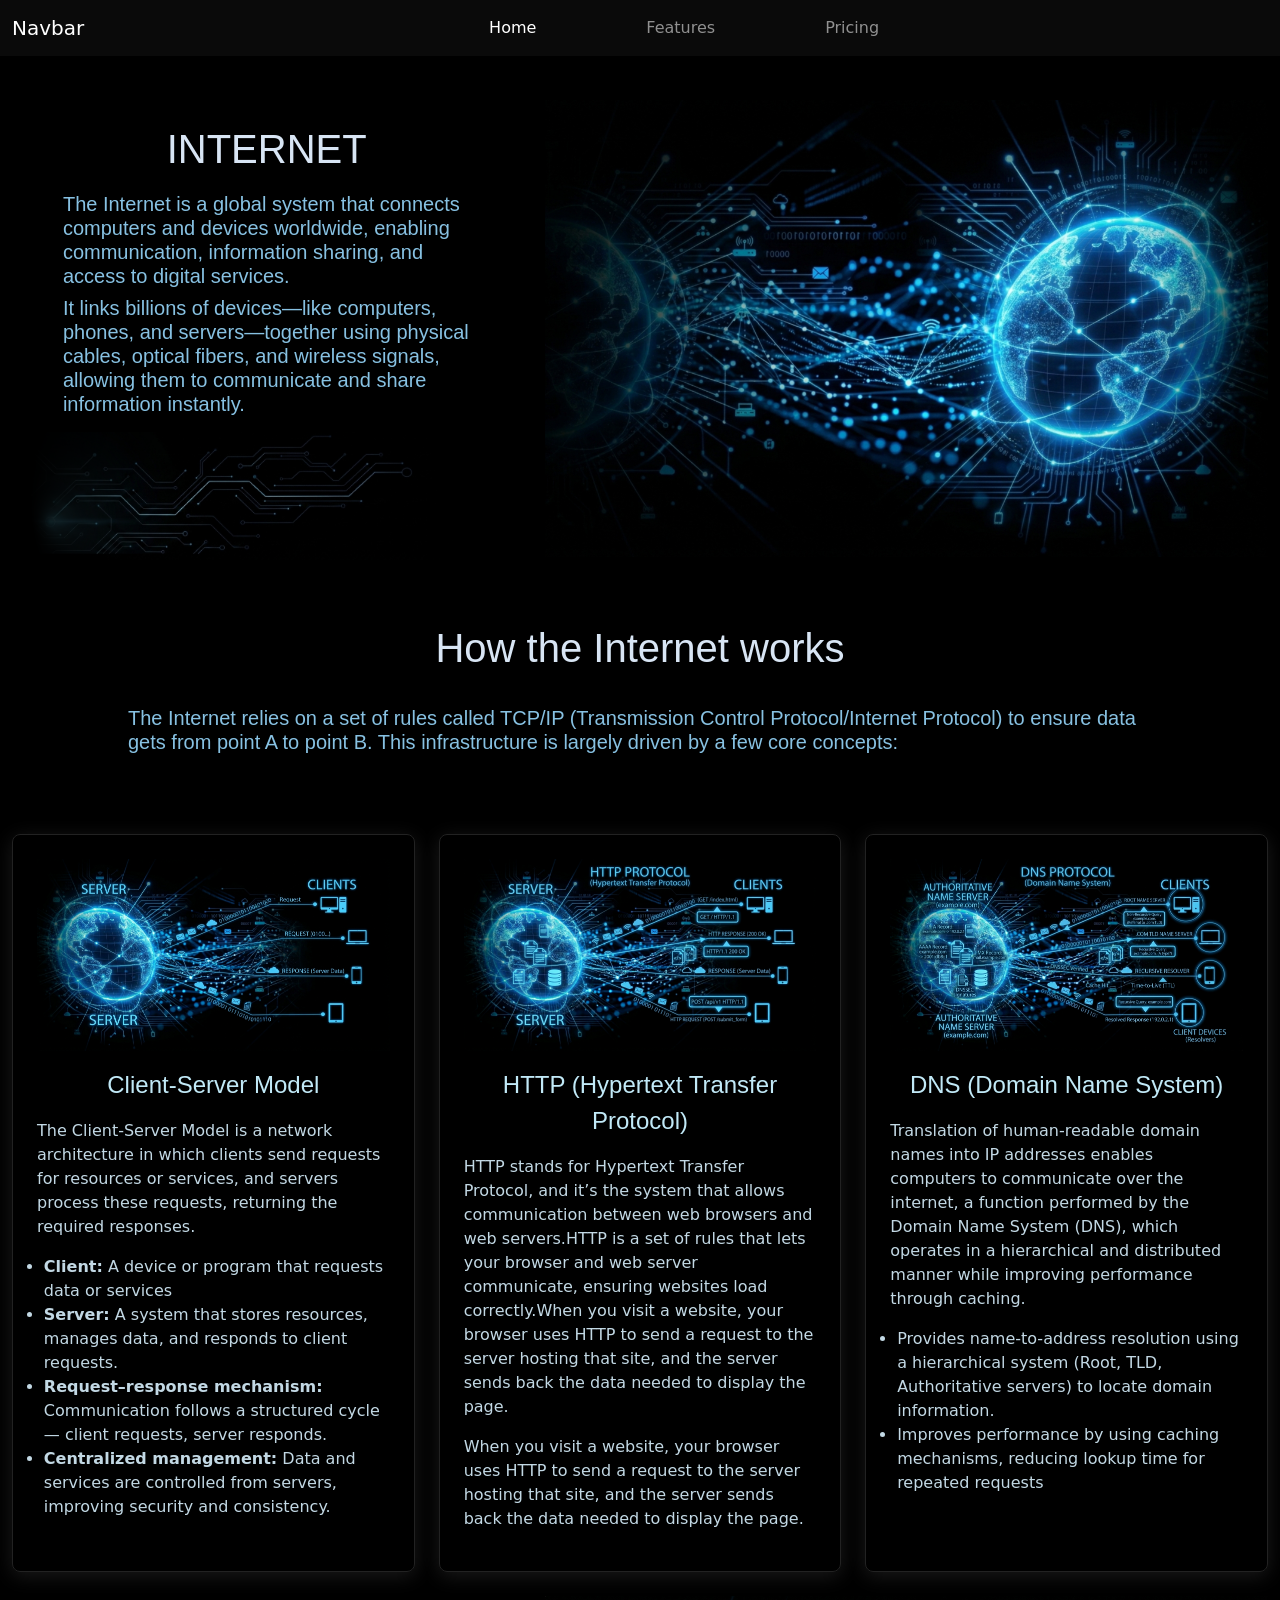
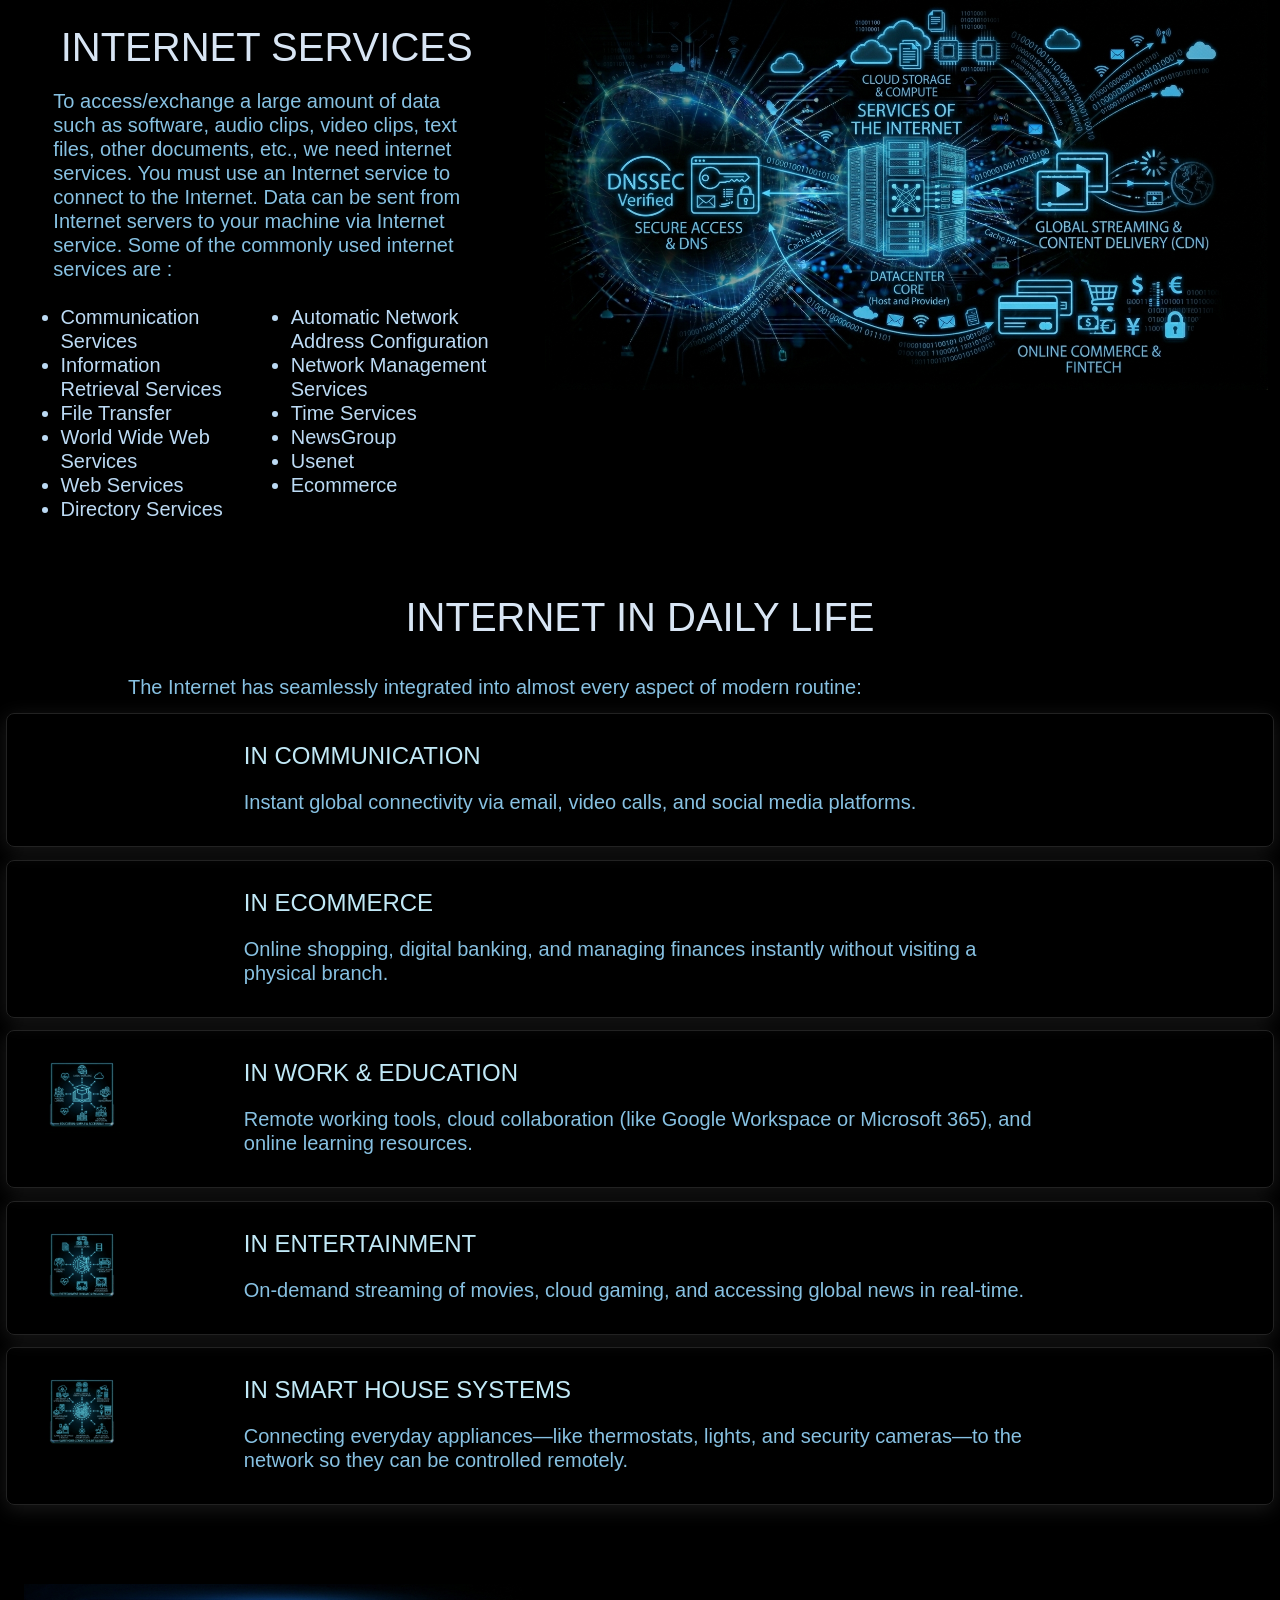
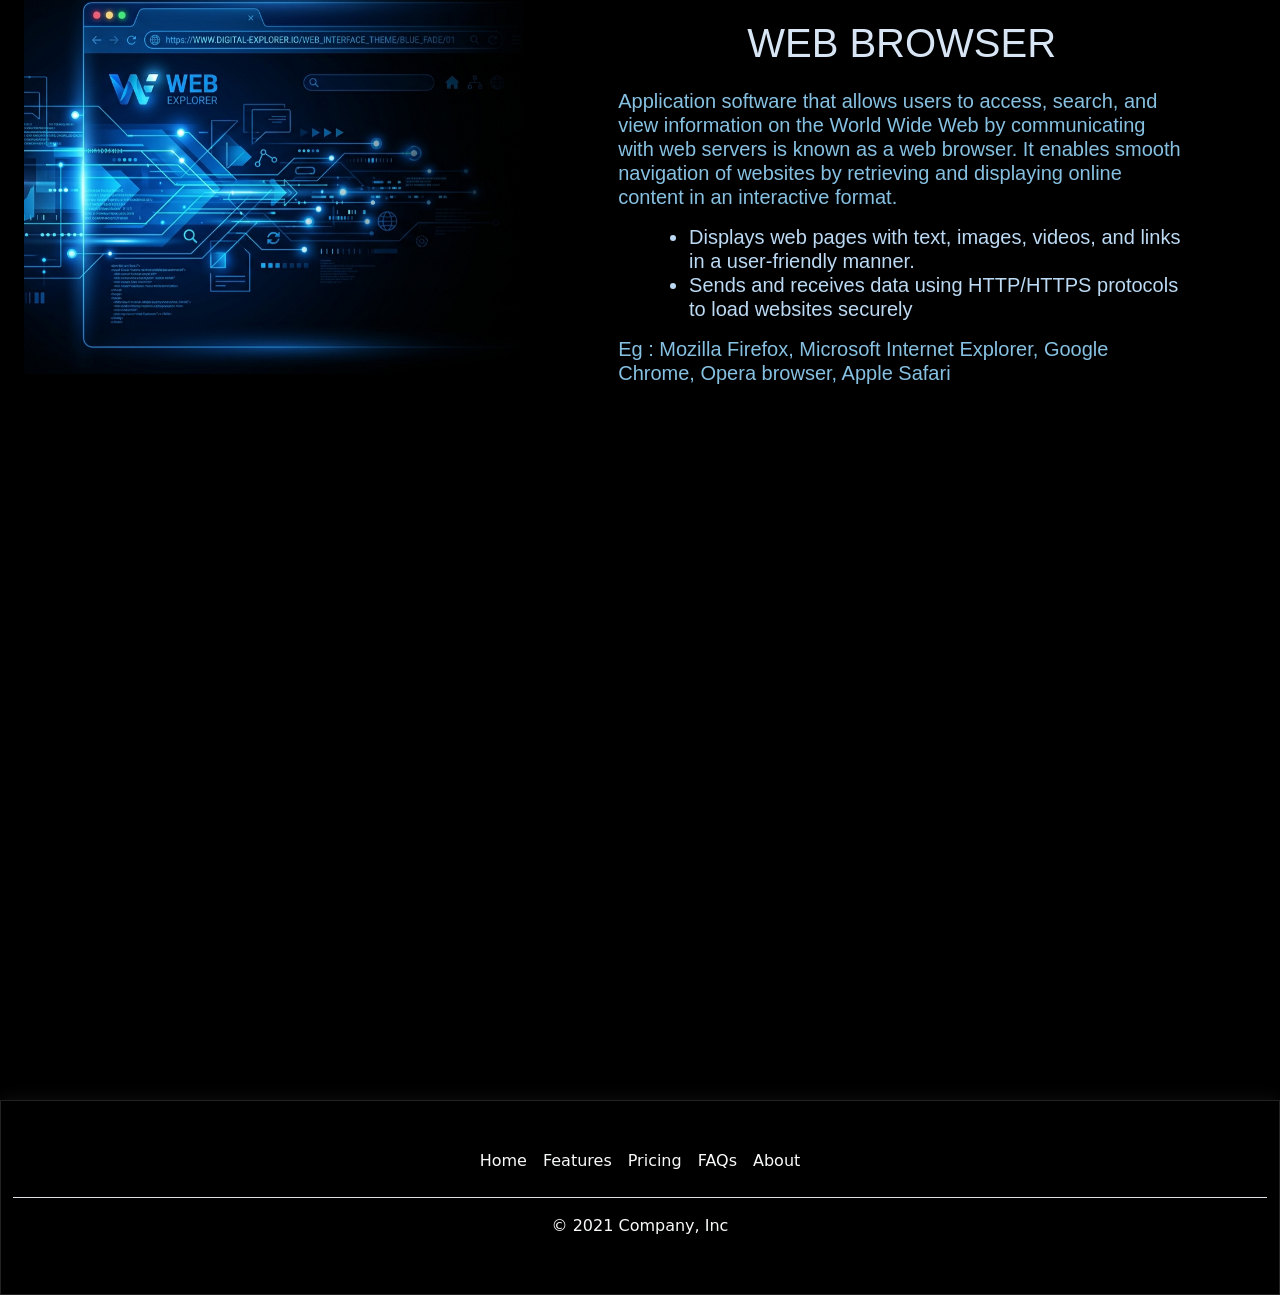
==== index.html @ f3076ace "first commit" ====
<!DOCTYPE html>
<html lang="en">
<head>
    <meta charset="UTF-8">
    <meta name="viewport" content="width=device-width, initial-scale=1.0">
    <title>internet</title>
    <link href="https://cdn.jsdelivr.net/npm/bootstrap@5.3.8/dist/css/bootstrap.min.css" rel="stylesheet" integrity="sha384-sRIl4kxILFvY47J16cr9ZwB07vP4J8+LH7qKQnuqkuIAvNWLzeN8tE5YBujZqJLB" crossorigin="anonymous">
    <link href="https://unpkg.com/aos@2.3.1/dist/aos.css" rel="stylesheet">
    <link rel="stylesheet" href="/css/style.css">
</head>
<body>
    <nav class="navbar navbar-expand-lg navbar-dark my-custom-nav fixed-top">
    <div class="container-fluid">
        <a class="navbar-brand" href="#">Navbar</a>
        <button class="navbar-toggler" type="button" data-bs-toggle="collapse" data-bs-target="#navbarNav" aria-controls="navbarNav" aria-expanded="false" aria-label="Toggle navigation">
        <span class="navbar-toggler-icon"></span>
        </button>
        <div class="collapse navbar-collapse" id="navbarNav">
        <ul class="navbar-nav justify-content-around mx-auto nav-links-spaced">
            <li class="nav-item">
            <a class="nav-link active" aria-current="page" href="#">Home</a>
            </li>
            <li class="nav-item">
            <a class="nav-link" href="#">Features</a>
            </li>
            <li class="nav-item">
            <a class="nav-link" href="#">Pricing</a>
            </li>
        </ul>
        </div>
    </div>
    </nav>

<div class="container-fluid">
  <div class="row">
    <div class="col col-lg-5">
        <div data-aos="zoom-in">
        <p class="h1 text-head-style">INTERNET</p>
        <p class="h5 text-details-style">
            The Internet is a global system that connects computers and devices worldwide, enabling communication, information sharing, and access to digital services.
        </p>
        <p class="h5 text-details-style">
            It links billions of devices—like computers, phones, and servers—together using physical cables, optical fibers, and wireless signals, allowing them to communicate and share information instantly.
        </p>
        <p></p>
        <p></p>
        <p></p>
        <img src="/assets/hi.png" class="img-fluid blend-to-background" alt="Responsive image">
        </div>
    </div>
    <div class="col col-lg-7">
      <div data-aos="zoom-in">
        <img src="/assets/img1.png" class="img-fluid " alt="Responsive image">
      </div>
    </div>
  </div>
</div>   

<p class="h1 text-head-style">How the Internet works</p>
<p class="h5 text-details-style">
  The Internet relies on a set of rules called TCP/IP (Transmission Control Protocol/Internet Protocol) to ensure data gets from point A to point B. This infrastructure is largely driven by a few core concepts:
</p>
<br>
<br>

<div class="container-fluid">
  <div class="row">
    <div class="col col-lg-4 g-4 " data-aos="zoom-in">
      <div class="glow-card-col p-4 rounded-3 h-100">
        <div class="row"> 
        <img src="/assets/server-client.png" class="img-fluid" alt="Responsive image">
        <p></p>
        </div>
        <div class="row">
          <p class="incard-head-style">Client-Server Model</p>
          <p class="incard-text-style">
            The Client-Server Model is a network architecture in which clients send requests for resources or services, and servers process these requests, returning the required responses.
          </p>
            <ul style="padding-left: 5%;" class="incard-text-style">
              <li>
                <b>Client:</b> A device or program that requests data or services
              </li>
              <li>
                <b>Server:</b> A system that stores resources, manages data, and responds to client requests.
              </li>
              <li>
                <b>Request–response mechanism:</b> Communication follows a structured cycle — client requests, server responds.
              </li>
              <li>
                <b>Centralized management:</b> Data and services are controlled from servers, improving security and consistency.
              </li>
            </ul>
        </div>
      </div>
      
    </div>
    <div class="col col-lg-4 g-4 " data-aos="zoom-in">
      <div class="glow-card-col p-4 rounded-3 h-100">
        <div class="row"> 
        <img src="/assets/http.png" class="img-fluid" alt="Responsive image">
        <p></p>
        </div>
        <div class="row">
          <p class="incard-head-style">HTTP (Hypertext Transfer Protocol)</p>
          <p class="incard-text-style">
            HTTP stands for Hypertext Transfer Protocol, and it’s the system that allows communication between web browsers and web servers.HTTP is a set of rules that lets your browser and web server communicate, ensuring websites load correctly.When you visit a website, your browser uses HTTP to send a request to the server hosting that site, and the server sends back the data needed to display the page.
          </p>
          <p class="incard-text-style">
              When you visit a website, your browser uses HTTP to send a request to the server hosting that site, and the server sends back the data needed to display the page.
          </p>
        </div>
      </div>
    </div>  
    <div class="col col-lg-4 g-4 " data-aos="zoom-in">
      <div class="glow-card-col p-4 rounded-3 h-100">
        <div class="row"> 
        <img src="/assets/dns.png" class="img-fluid" alt="Responsive image">
        <p></p>
        </div>
        <div class="row">
          <p class="incard-head-style">DNS (Domain Name System)</p>
          <p class="incard-text-style">
           Translation of human-readable domain names into IP addresses enables computers to communicate over the internet, a function performed by the Domain Name System (DNS), which operates in a hierarchical and distributed manner while improving performance through caching.
          </p>
            <ul style="padding-left: 5%;" class="incard-text-style">
              <li>
                Provides name-to-address resolution using a hierarchical system (Root, TLD, Authoritative servers) to locate domain information.
              </li>
              <li>
                Improves performance by using caching mechanisms, reducing lookup time for repeated requests
              </li>
            </ul>
        </div>
      </div>
    </div>  
  </div>
</div>  

<br>

<div class="container-fluid">
  <div class="row">
    <div class="col col-lg-5">
        <div data-aos="zoom-in">
          <div class="row">
            <p class="h1 text-head-style">INTERNET SERVICES</p>
            <p class="h5 text-details-style">
                To access/exchange a large amount of data such as software, audio clips, video clips, text files, other documents, etc., we need internet services. You must use an Internet service to connect to the Internet. Data can be sent from Internet servers to your machine via Internet service. Some of the commonly used internet services are :
            </p>
            <p></p>
          </div>
          <div class="row">
            <div class="col col-lg-6">
              <ul style="padding-left: 20%; color: rgb(188, 218, 244);" class="h5 text-details-style">
              <li>
                Communication Services
              </li>
              <li>
                Information Retrieval Services
              </li>
              <li>
                File Transfer
              </li>
              <li>
                World Wide Web Services
              </li>
              <li>
                Web Services
              </li>
              <li>
                Directory Services
              </li>
            </ul>
            </div>


            <div class="col col-lg-6">
              <ul style="padding-left: 5%; color: rgb(188, 218, 244);" class="h5 text-details-style">
              <li>
                Automatic Network Address Configuration
              </li>
              <li>
                Network Management Services
              </li>
              <li>
                Time Services
              </li>
              <li>
                NewsGroup
              </li>
              <li>
                Usenet
              </li>
              <li>
                Ecommerce
              </li>
            </ul>
            </div>
          </div>
        
        </div>
    </div>
    <div class="col col-lg-7">
      <div data-aos="zoom-in">
        <img src="/assets/services.png" class="img-fluid" alt="Responsive image">
      </div>
    </div>
  </div>
</div> 

<p class="h1 text-head-style">INTERNET IN DAILY LIFE</p>
<p class="h5 text-details-style">
  The Internet has seamlessly integrated into almost every aspect of modern routine:
</p>


<div class="container-fluid">
  <div style="padding: 0.5%;">
    <div class="row glow-card-col p-4 rounded-3 h-100">
      <div class="col col-lg-1">
          <div data-aos="zoom-in">
            <img src="/assets/comm.png" class="img-fluid" alt="Responsive image">
          </div>
       </div>
       <div class="col col-lg-10">
           <p class="incard-head-style" style="text-align: left; padding-left: 10%;">IN COMMUNICATION </p>
          <p class="h5 text-details-style">
            Instant global connectivity via email, video calls, and social media platforms.
          </p>
       </div>

    </div>
  </div>

  <div style="padding: 0.5%;">
    <div class="row glow-card-col p-4 rounded-3 h-100">
      <div class="col col-lg-1">
          <div data-aos="zoom-in">
            <img src="/assets/commerce.png" class="img-fluid" alt="Responsive image">
          </div>
       </div>
       <div class="col col-lg-10">
           <p class="incard-head-style" style="text-align: left; padding-left: 10%;">IN ECOMMERCE </p>
          <p class="h5 text-details-style">
            Online shopping, digital banking, and managing finances instantly without visiting a physical branch.
          </p>
       </div>

    </div>
  </div>

  <div style="padding: 0.5%;">
    <div class="row glow-card-col p-4 rounded-3 h-100">
      <div class="col col-lg-1">
          <div data-aos="zoom-in">
            <img src="/assets/ed.png" class="img-fluid" alt="Responsive image">
          </div>
       </div>
       <div class="col col-lg-10">
           <p class="incard-head-style" style="text-align: left; padding-left: 10%;">IN WORK & EDUCATION </p>
          <p class="h5 text-details-style">
            Remote working tools, cloud collaboration (like Google Workspace or Microsoft 365), and online learning resources.
          </p>
       </div>

    </div>
  </div>
<div style="padding: 0.5%;">
    <div class="row glow-card-col p-4 rounded-3 h-100">
      <div class="col col-lg-1">
          <div data-aos="zoom-in">
            <img src="/assets/entertainment.png" class="img-fluid" alt="Responsive image">
          </div>
       </div>
       <div class="col col-lg-10">
           <p class="incard-head-style" style="text-align: left; padding-left: 10%;">IN ENTERTAINMENT </p>
          <p class="h5 text-details-style">
            On-demand streaming of movies, cloud gaming, and accessing global news in real-time.
          </p>
       </div>

    </div>
  </div>
<div style="padding: 0.5%;">
    <div class="row glow-card-col p-4 rounded-3 h-100">
      <div class="col col-lg-1">
          <div data-aos="zoom-in">
            <img src="/assets/home.png" class="img-fluid" alt="Responsive image">
          </div>
       </div>
       <div class="col col-lg-10">
           <p class="incard-head-style" style="text-align: left; padding-left: 10%;">IN SMART HOUSE SYSTEMS </p>
          <p class="h5 text-details-style">
            Connecting everyday appliances—like thermostats, lights, and security cameras—to the network so they can be controlled remotely.
          </p>
       </div>

    </div>
  </div>

  <br>
  <br>
  <br>

<div class="container-fluid">
  <div class="row">
    <div class="col col-lg-5">
      <div data-aos="zoom-in">
        <img src="/assets/web.png" class="img-fluid" alt="Responsive image">
      </div>
    </div>
    <div class="col col-lg-7">
        <div data-aos="zoom-in">
        <p class="h1 text-head-style">WEB BROWSER</p>
        <p class="h5 text-details-style">
          Application software that allows users to access, search, and view information on the World Wide Web by communicating with web servers is known as a web browser. It enables smooth navigation of websites by retrieving and displaying online content in an interactive format.  
        </p>
        <p></p>
        <ul style="padding-left: 20%; color: rgb(188, 218, 244);" class="h5 text-details-style">
              <li>
                Displays web pages with text, images, videos, and links in a user-friendly manner.
              </li>
              <li>
                Sends and receives data using HTTP/HTTPS protocols to load websites securely
              </li>
        </ul>
        <p></p>
        <p class="h5 text-details-style">
          Eg : Mozilla Firefox, Microsoft Internet Explorer, Google Chrome, Opera browser, Apple Safari
        </p>
        </div>
    </div>
    
  </div>
</div>   
</div>   
 
<br>
<br>
<br><br>

<div class="container-fluid">
  <div class="row">
    <div class="col col-lg-6">
        <div data-aos="zoom-in">
        <p class="h1 text-head-style">THE DOMAIN NAME SYSTEM (DNS)</p>
        <p class="h5 text-details-style">
            The Domain Name System (DNS) is often called the "phonebook of the Internet."
        </p>
        <p class="h5 text-details-style">
           Computers identify each other on the network using numerical addresses called IP Addresses (e.g., 142.250.190.46). However, these long strings of numbers are nearly impossible for humans to memorize. DNS acts as a directory that maps easy-to-remember domain names (like example.com) to those specific machine-readable IP addresses.
        </p> 
        <p></p>
        <p></p>
        <p class="h5 text-details-style" style="padding-left: 15%; color: rgb(188, 218, 244);">
           Example: When you enter a website name like google.com in your browser, the system does not understand the name directly. DNS translates it into an IP address of the server hosting the website. This allows your browser to connect to the correct server and load the webpage.
        </p>
        </div>
    </div>
    <div class="col col-lg-6">
      <div data-aos="zoom-in">
        <img src="/assets/dns1.png" class="img-fluid" alt="Responsive image">
      </div>
    </div>
  </div>
</div>   
<br>
<br>
<br>


<div class="container-fluid glow-card-col">
  <footer class="py-3 my-4">
    <ul class="nav justify-content-center border-bottom pb-3 mb-3">
      <li class="nav-item"><a href="#" class="nav-link px-2 text-light">Home</a></li>
      <li class="nav-item"><a href="#" class="nav-link px-2 text-light">Features</a></li>
      <li class="nav-item"><a href="#" class="nav-link px-2 text-light">Pricing</a></li>
      <li class="nav-item"><a href="#" class="nav-link px-2 text-light">FAQs</a></li>
      <li class="nav-item"><a href="#" class="nav-link px-2 text-light">About</a></li>
    </ul>
    <p class="text-center text-light">© 2021 Company, Inc</p>
  </footer>
</div>

<script src="https://cdn.jsdelivr.net/npm/bootstrap@5.3.8/dist/js/bootstrap.bundle.min.js" integrity="sha384-FKyoEForCGlyvwx9Hj09JcYn3nv7wiPVlz7YYwJrWVcXK/BmnVDxM+D2scQbITxI" crossorigin="anonymous"></script>
<script src="https://unpkg.com/aos@2.3.1/dist/aos.js"></script>
<script>
  AOS.init();
</script>
</body>
</html>
---- css/style.css ----
body{
    background-color: black;
    padding-top: 100px;
}

.my-custom-nav{
    background-color: #0A0A0A;
    transition: box-shadow 0.8s cubic-bezier(0.4, 0, 0.2, 1)
}
.nav-links-spaced{
    width: 100%;
    max-width: 500px;
}
.my-custom-nav:hover{
    box-shadow: 0 4px 20px 0 rgba(229, 227, 239, 0.4);
}
.text-head-style{
    color: #d8e5f4;
    font-family: Impact, Haettenschweiler, 'Arial Narrow Bold', sans-serif;
    text-align: center;
    padding-bottom: 2%;
    padding-top: 5%;
}

.text-details-style{
    color: #87c1e2;
    padding-left: 10%;
    padding-right: 10%;
    font-family: Impact, Haettenschweiler, 'Arial Narrow Bold', sans-serif;
}
.glow-card-col {
    border: 1px solid #222222; 
    box-shadow: 0 4px 20px rgba(255, 255, 255, 0.1);
    transition: box-shadow 0.3s ease, transform 0.3s ease;
}

.glow-card-col:hover {
    box-shadow: 0 6px 25px rgba(255, 255, 255, 0.18);
}
.incard-text-style{
    color: #c2d8e4;
}
.incard-head-style{
    color: #c1e9f7;
    font-size: 150%;
    font-family: Impact, Haettenschweiler, 'Arial Narrow Bold', sans-serif;
    text-align: center;

}
.blend-to-background {
    -webkit-mask-image: radial-gradient(circle, rgba(0,0,0,1) 40%, rgba(0,0,0,0) 90%);
    mask-image: radial-gradient(circle, rgba(0,0,0,1) 40%, rgba(0,0,0,0) 90%);
    
    mix-blend-mode: screen; 
    
}
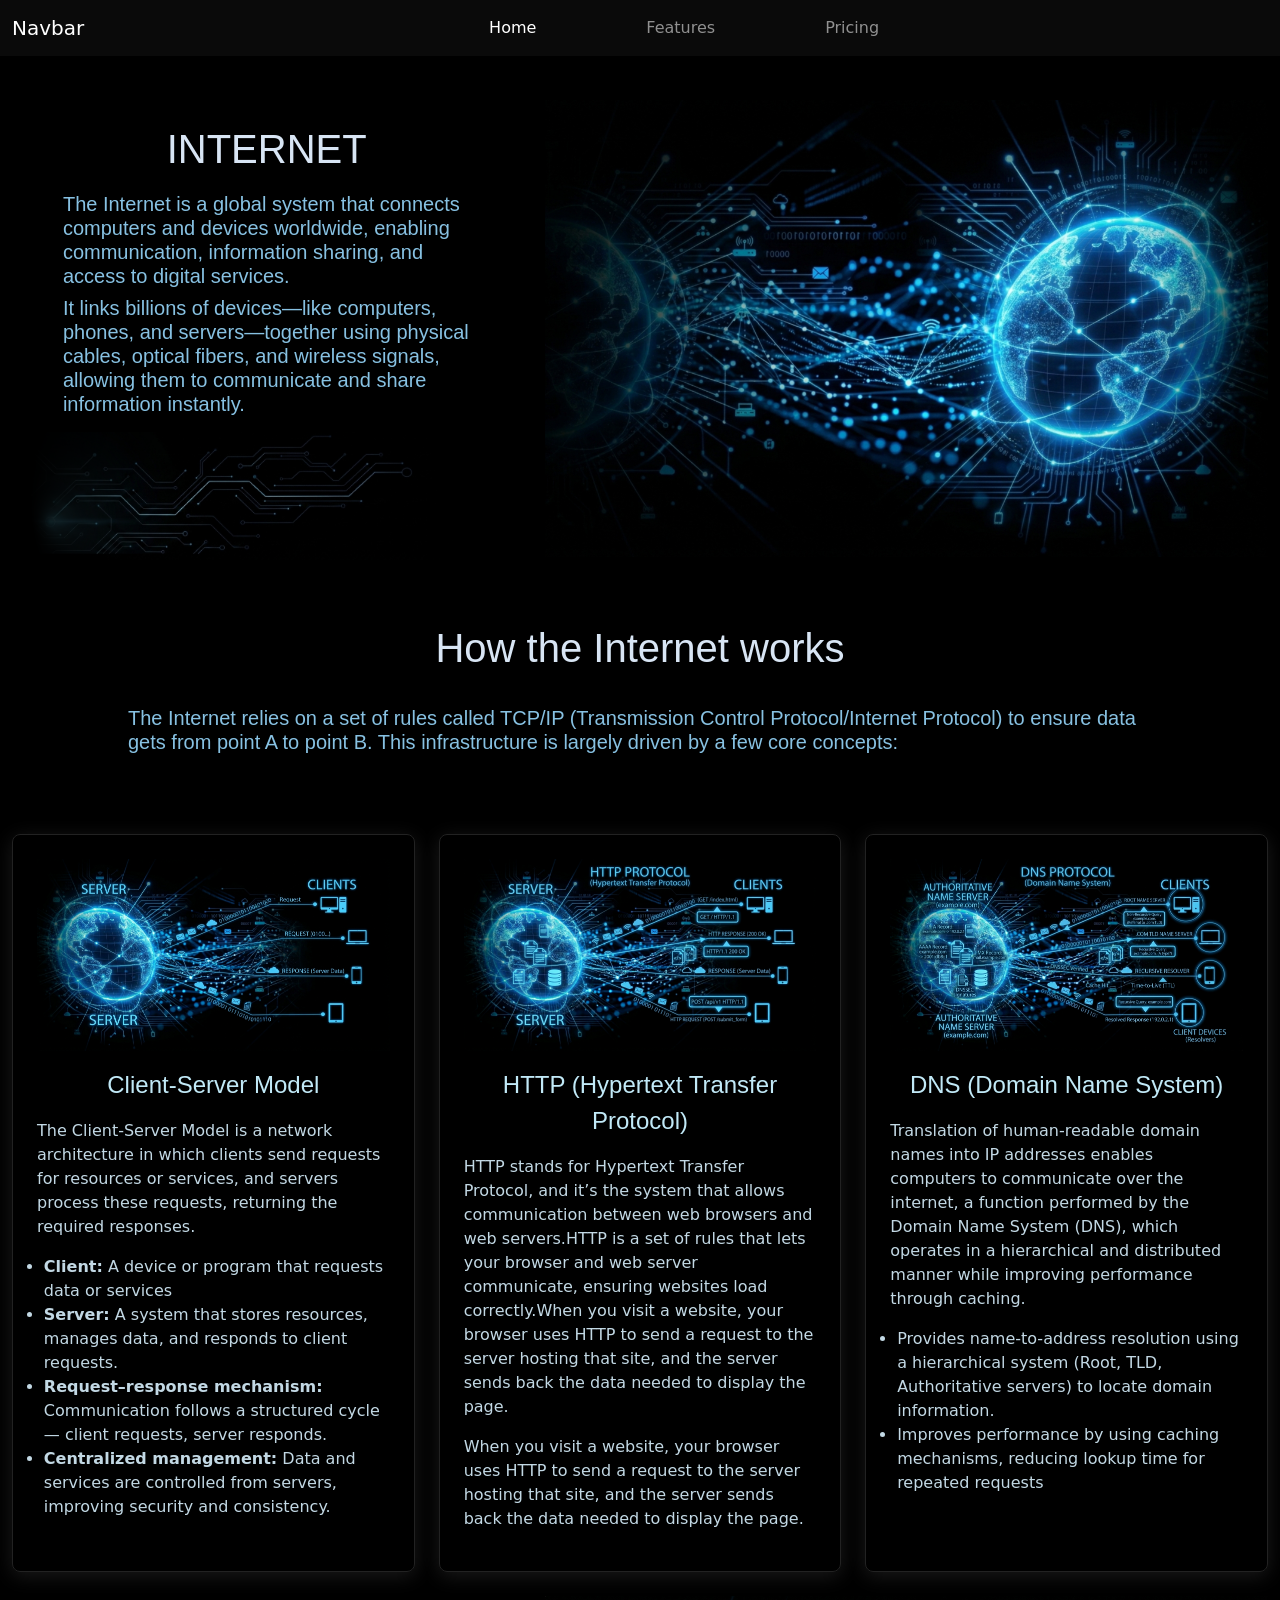
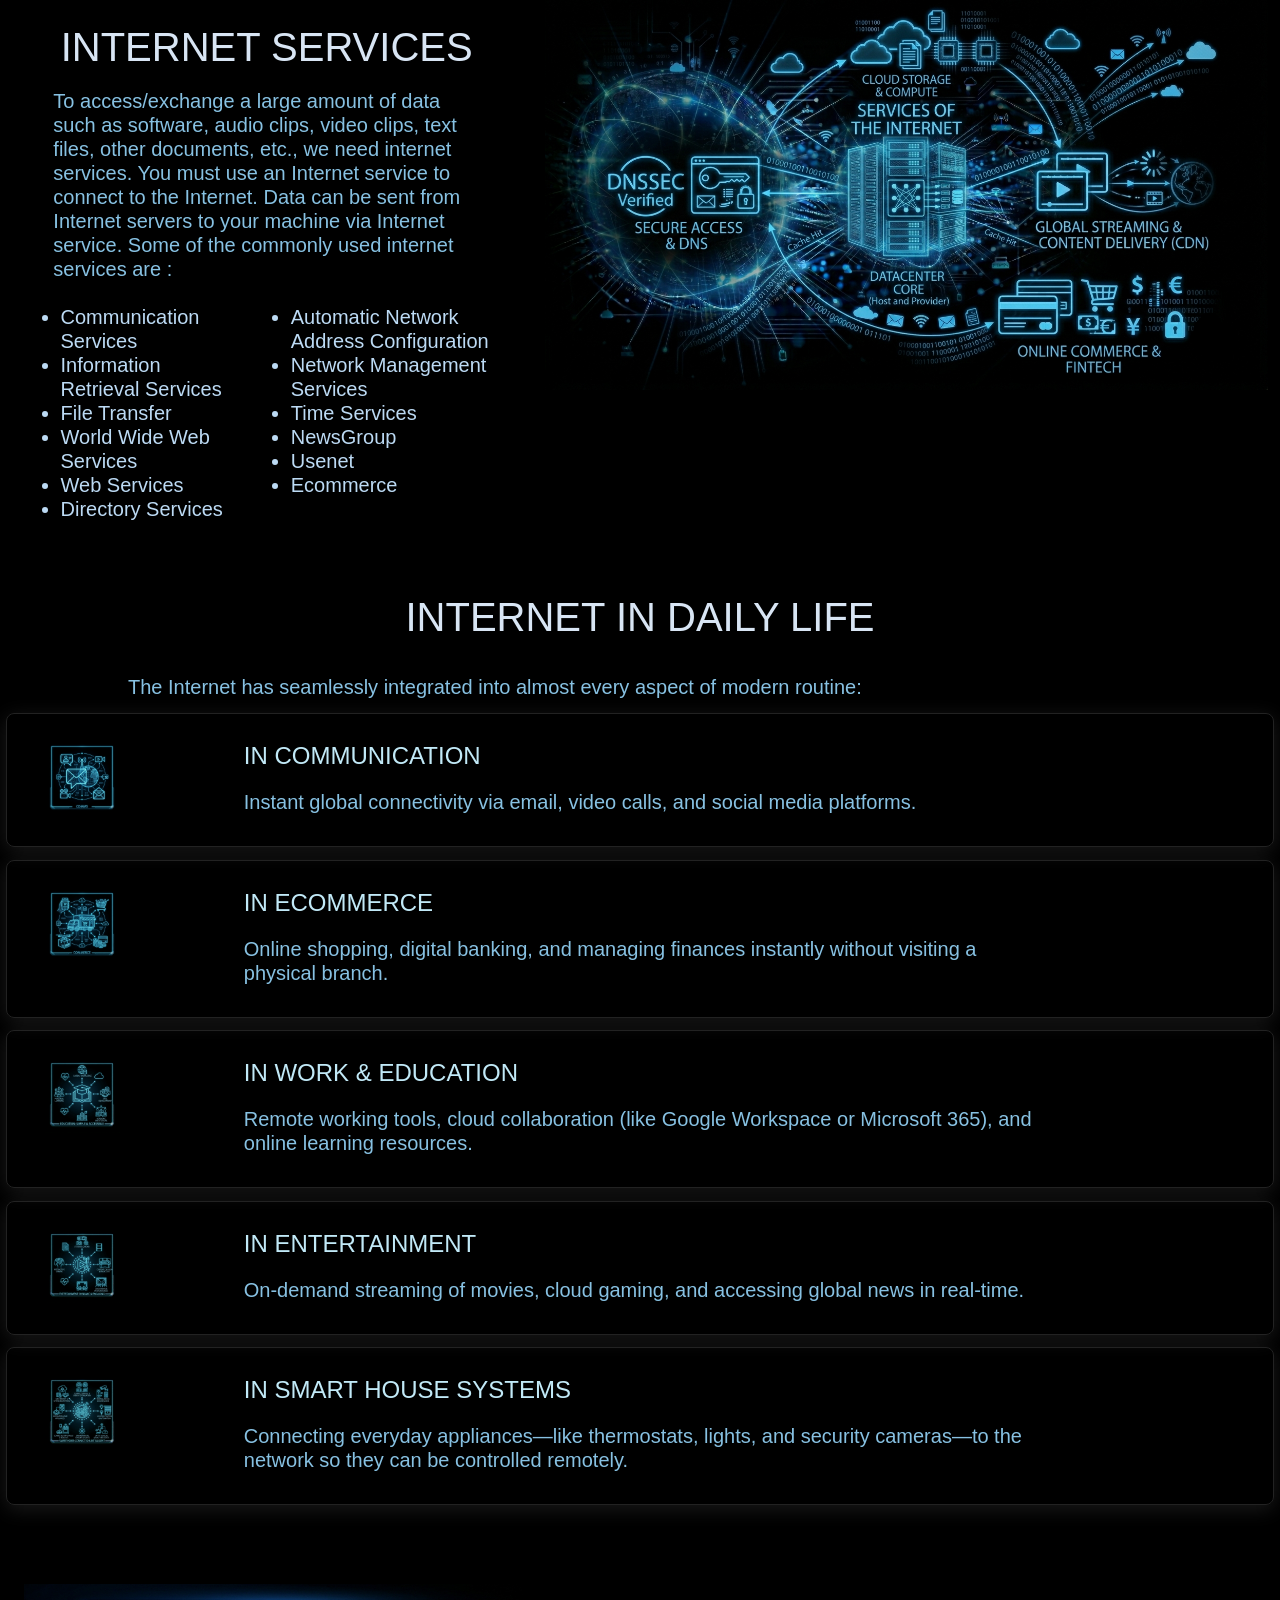
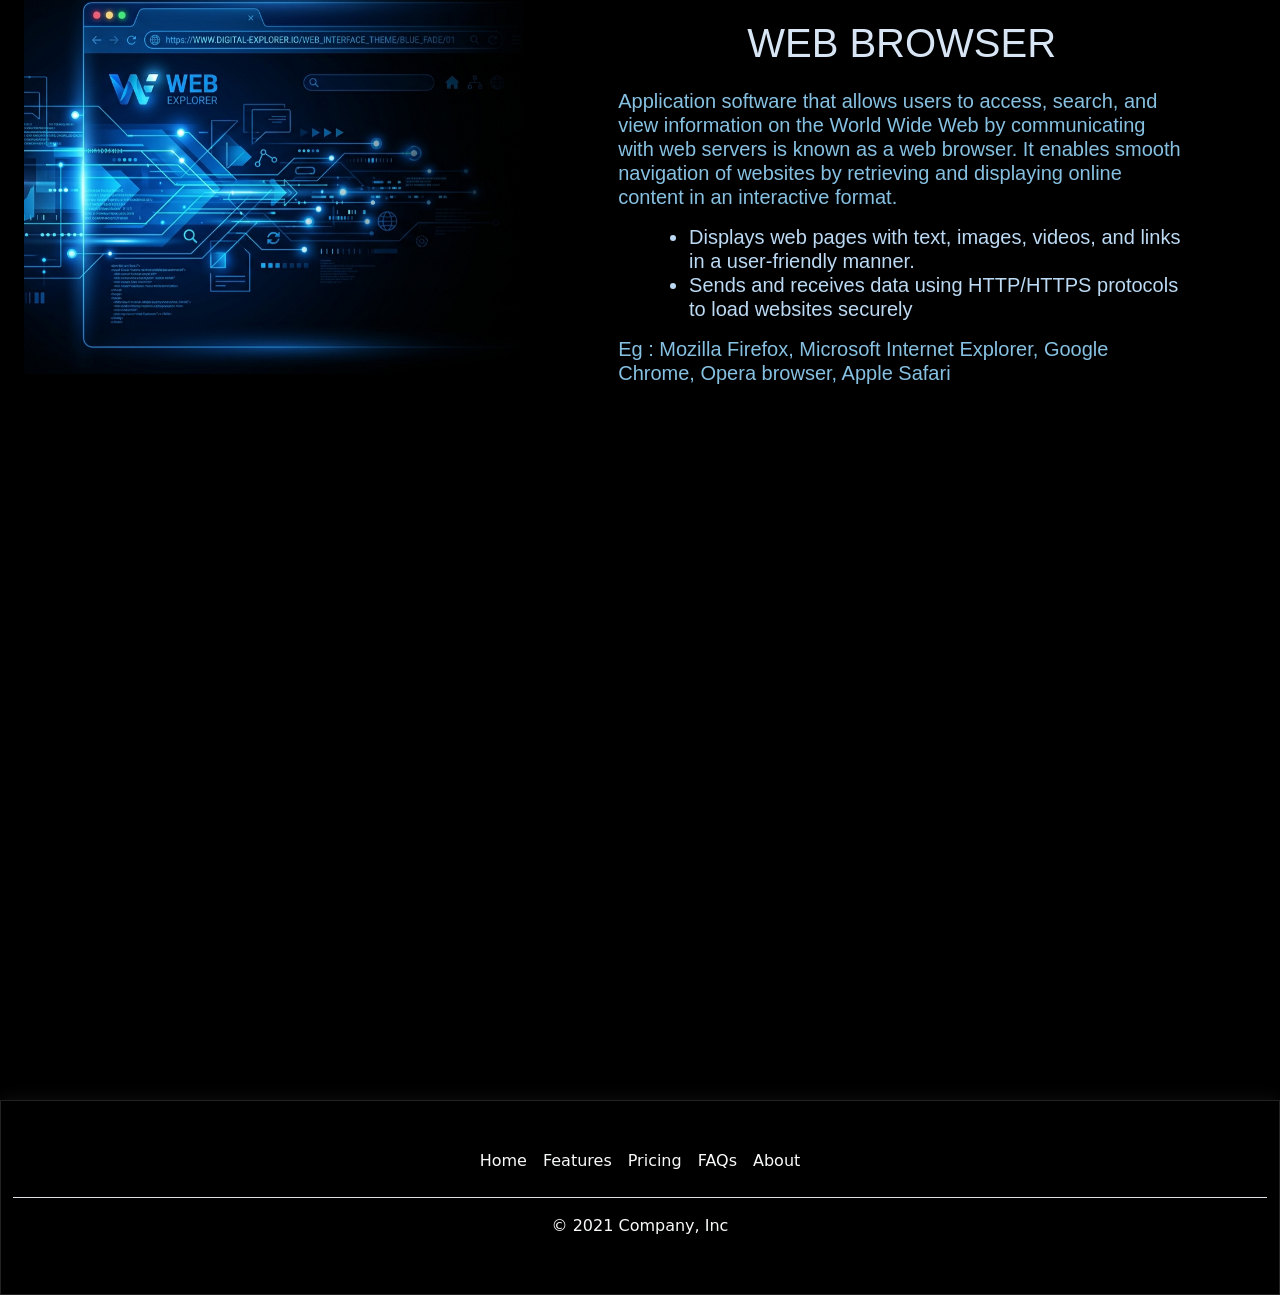
==== commit 3d272d9d: "to relative" ====
--- a/index.html
+++ b/index.html
@@ -6,7 +6,7 @@
     <title>internet</title>
     <link href="https://cdn.jsdelivr.net/npm/bootstrap@5.3.8/dist/css/bootstrap.min.css" rel="stylesheet" integrity="sha384-sRIl4kxILFvY47J16cr9ZwB07vP4J8+LH7qKQnuqkuIAvNWLzeN8tE5YBujZqJLB" crossorigin="anonymous">
     <link href="https://unpkg.com/aos@2.3.1/dist/aos.css" rel="stylesheet">
-    <link rel="stylesheet" href="/css/style.css">
+    <link rel="stylesheet" href="css/style.css">
 </head>
 <body>
     <nav class="navbar navbar-expand-lg navbar-dark my-custom-nav fixed-top">
@@ -45,12 +45,12 @@
         <p></p>
         <p></p>
         <p></p>
-        <img src="/assets/hi.png" class="img-fluid blend-to-background" alt="Responsive image">
+        <img src="assets/hi.png" class="img-fluid blend-to-background" alt="Responsive image">
         </div>
     </div>
     <div class="col col-lg-7">
       <div data-aos="zoom-in">
-        <img src="/assets/img1.png" class="img-fluid " alt="Responsive image">
+        <img src="assets/img1.png" class="img-fluid " alt="Responsive image">
       </div>
     </div>
   </div>
@@ -68,7 +68,7 @@
     <div class="col col-lg-4 g-4 " data-aos="zoom-in">
       <div class="glow-card-col p-4 rounded-3 h-100">
         <div class="row"> 
-        <img src="/assets/server-client.png" class="img-fluid" alt="Responsive image">
+        <img src="assets/server-client.png" class="img-fluid" alt="Responsive image">
         <p></p>
         </div>
         <div class="row">
@@ -97,7 +97,7 @@
     <div class="col col-lg-4 g-4 " data-aos="zoom-in">
       <div class="glow-card-col p-4 rounded-3 h-100">
         <div class="row"> 
-        <img src="/assets/http.png" class="img-fluid" alt="Responsive image">
+        <img src="assets/http.png" class="img-fluid" alt="Responsive image">
         <p></p>
         </div>
         <div class="row">
@@ -114,7 +114,7 @@
     <div class="col col-lg-4 g-4 " data-aos="zoom-in">
       <div class="glow-card-col p-4 rounded-3 h-100">
         <div class="row"> 
-        <img src="/assets/dns.png" class="img-fluid" alt="Responsive image">
+        <img src="assets/dns.png" class="img-fluid" alt="Responsive image">
         <p></p>
         </div>
         <div class="row">
@@ -202,7 +202,7 @@
     </div>
     <div class="col col-lg-7">
       <div data-aos="zoom-in">
-        <img src="/assets/services.png" class="img-fluid" alt="Responsive image">
+        <img src="assets/services.png" class="img-fluid" alt="Responsive image">
       </div>
     </div>
   </div>
@@ -219,7 +219,7 @@
     <div class="row glow-card-col p-4 rounded-3 h-100">
       <div class="col col-lg-1">
           <div data-aos="zoom-in">
-            <img src="/assets/comm.png" class="img-fluid" alt="Responsive image">
+            <img src="assets/comm.png" class="img-fluid" alt="Responsive image">
           </div>
        </div>
        <div class="col col-lg-10">
@@ -236,7 +236,7 @@
     <div class="row glow-card-col p-4 rounded-3 h-100">
       <div class="col col-lg-1">
           <div data-aos="zoom-in">
-            <img src="/assets/commerce.png" class="img-fluid" alt="Responsive image">
+            <img src="assets/commerce.png" class="img-fluid" alt="Responsive image">
           </div>
        </div>
        <div class="col col-lg-10">
@@ -253,7 +253,7 @@
     <div class="row glow-card-col p-4 rounded-3 h-100">
       <div class="col col-lg-1">
           <div data-aos="zoom-in">
-            <img src="/assets/ed.png" class="img-fluid" alt="Responsive image">
+            <img src="assets/ed.png" class="img-fluid" alt="Responsive image">
           </div>
        </div>
        <div class="col col-lg-10">
@@ -269,7 +269,7 @@
     <div class="row glow-card-col p-4 rounded-3 h-100">
       <div class="col col-lg-1">
           <div data-aos="zoom-in">
-            <img src="/assets/entertainment.png" class="img-fluid" alt="Responsive image">
+            <img src="assets/entertainment.png" class="img-fluid" alt="Responsive image">
           </div>
        </div>
        <div class="col col-lg-10">
@@ -285,7 +285,7 @@
     <div class="row glow-card-col p-4 rounded-3 h-100">
       <div class="col col-lg-1">
           <div data-aos="zoom-in">
-            <img src="/assets/home.png" class="img-fluid" alt="Responsive image">
+            <img src="assets/home.png" class="img-fluid" alt="Responsive image">
           </div>
        </div>
        <div class="col col-lg-10">
@@ -306,7 +306,7 @@
   <div class="row">
     <div class="col col-lg-5">
       <div data-aos="zoom-in">
-        <img src="/assets/web.png" class="img-fluid" alt="Responsive image">
+        <img src="assets/web.png" class="img-fluid" alt="Responsive image">
       </div>
     </div>
     <div class="col col-lg-7">
@@ -359,7 +359,7 @@
     </div>
     <div class="col col-lg-6">
       <div data-aos="zoom-in">
-        <img src="/assets/dns1.png" class="img-fluid" alt="Responsive image">
+        <img src="assets/dns1.png" class="img-fluid" alt="Responsive image">
       </div>
     </div>
   </div>
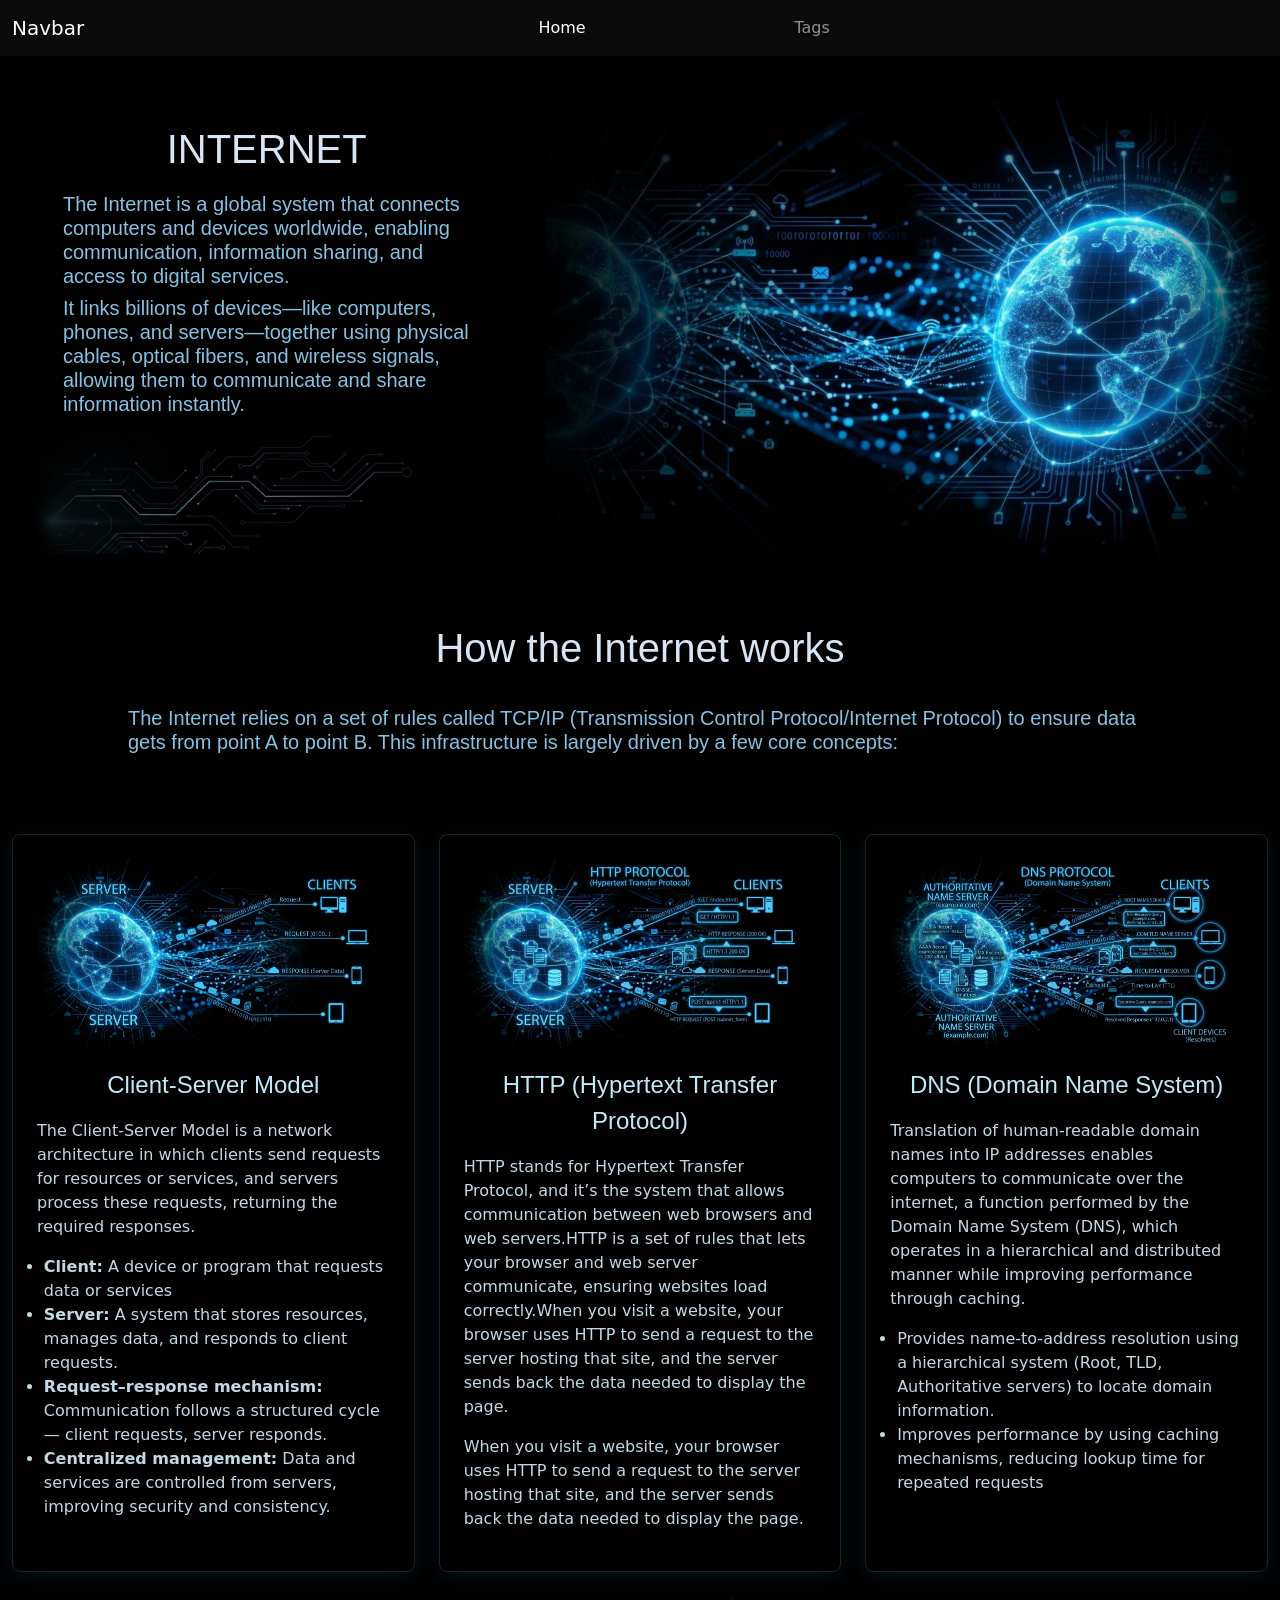
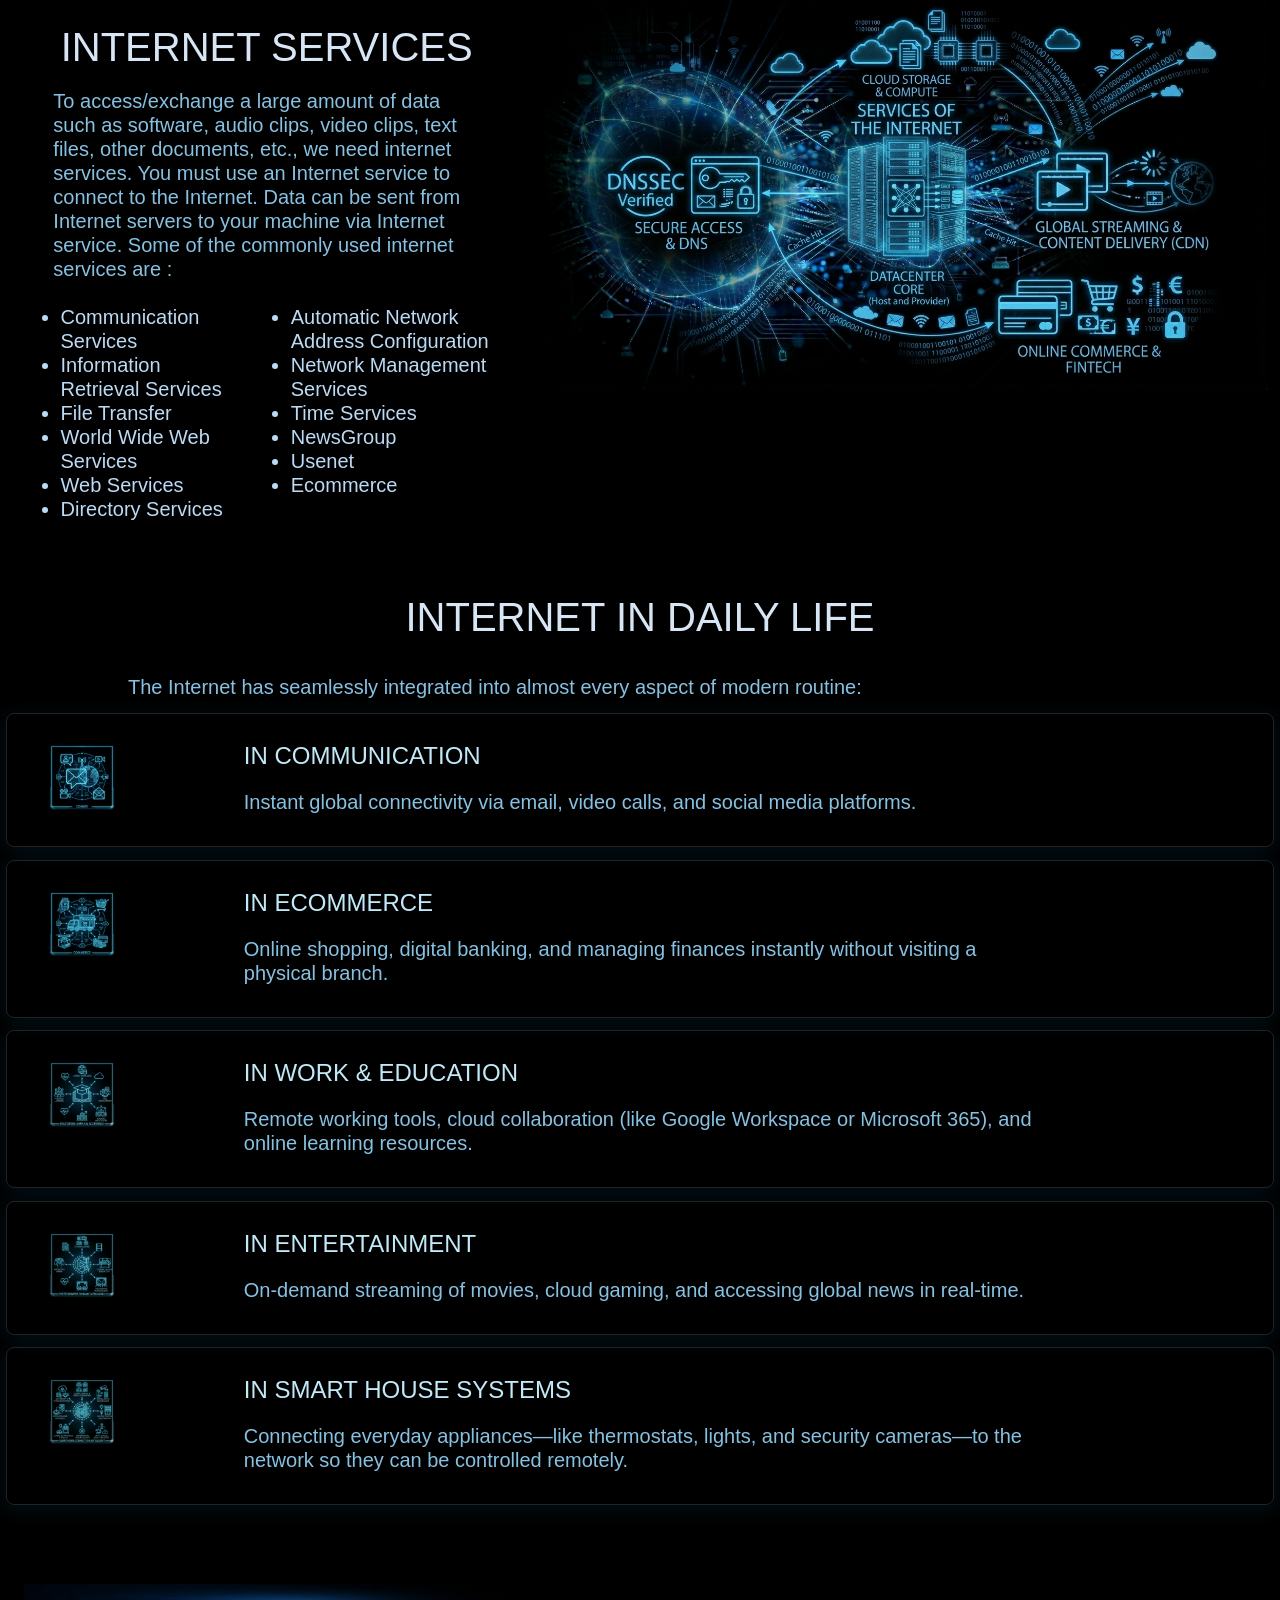
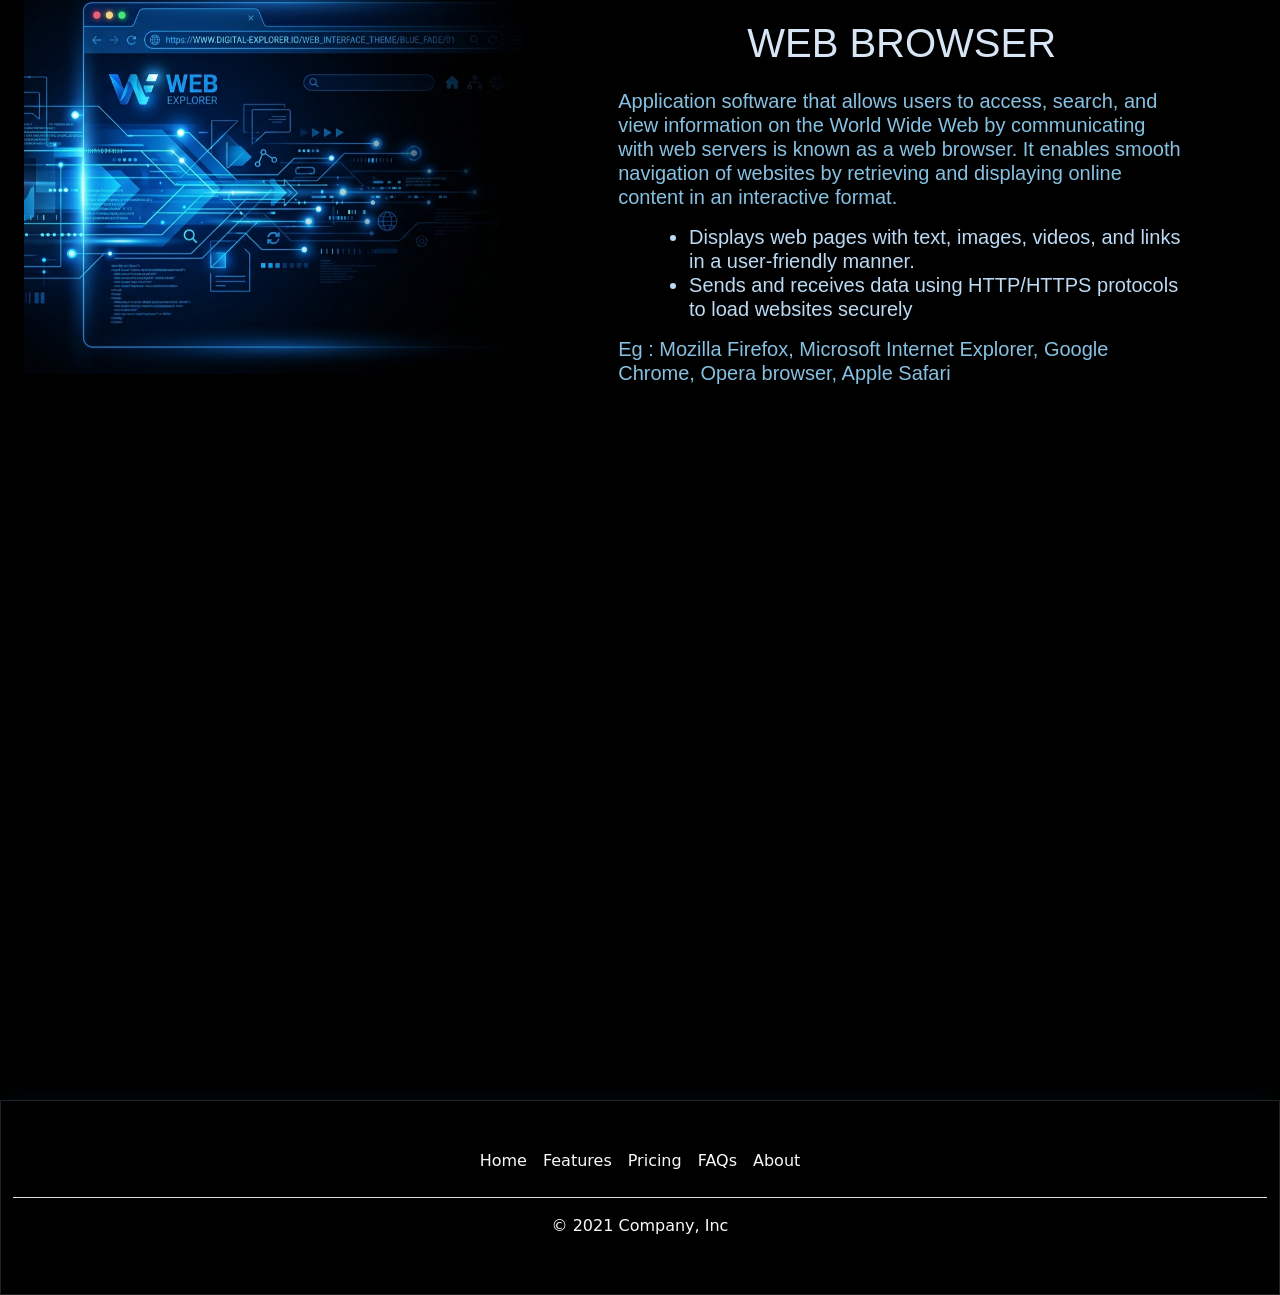
==== commit 02ecae85: "tag page" ====
--- a/index.html
+++ b/index.html
@@ -9,6 +9,7 @@
     <link rel="stylesheet" href="css/style.css">
 </head>
 <body>
+  
     <nav class="navbar navbar-expand-lg navbar-dark my-custom-nav fixed-top">
     <div class="container-fluid">
         <a class="navbar-brand" href="#">Navbar</a>
@@ -21,10 +22,7 @@
             <a class="nav-link active" aria-current="page" href="#">Home</a>
             </li>
             <li class="nav-item">
-            <a class="nav-link" href="#">Features</a>
-            </li>
-            <li class="nav-item">
-            <a class="nav-link" href="#">Pricing</a>
+            <a class="nav-link" href="tags.html">Tags</a>
             </li>
         </ul>
         </div>
--- a/css/style.css
+++ b/css/style.css
@@ -12,7 +12,7 @@
     max-width: 500px;
 }
 .my-custom-nav:hover{
-    box-shadow: 0 4px 20px 0 rgba(229, 227, 239, 0.4);
+    box-shadow: 0 4px 20px 0 rgba(77, 150, 252, 0.4);
 }
 .text-head-style{
     color: #d8e5f4;
@@ -30,12 +30,12 @@
 }
 .glow-card-col {
     border: 1px solid #222222; 
-    box-shadow: 0 4px 20px rgba(255, 255, 255, 0.1);
+    box-shadow: 0 4px 20px rgba(0, 183, 255, 0.1);
     transition: box-shadow 0.3s ease, transform 0.3s ease;
 }
 
 .glow-card-col:hover {
-    box-shadow: 0 6px 25px rgba(255, 255, 255, 0.18);
+    box-shadow: 0 6px 25px rgba(82, 180, 241, 0.18);
 }
 .incard-text-style{
     color: #c2d8e4;
@@ -53,4 +53,15 @@
     
     mix-blend-mode: screen; 
     
+}
+
+.tag-body{
+    background-image: linear-gradient(rgba(0, 0, 0, 0.7), rgba(0, 0, 0, 0.7)),url('/assets/bg2.jpg');
+    background-size: cover;      
+    background-position: center;    
+    background-repeat: no-repeat;   
+    background-attachment: fixed;   
+    background-color: black;
+    min-height: 100vh;
+    margin: 0;
 }
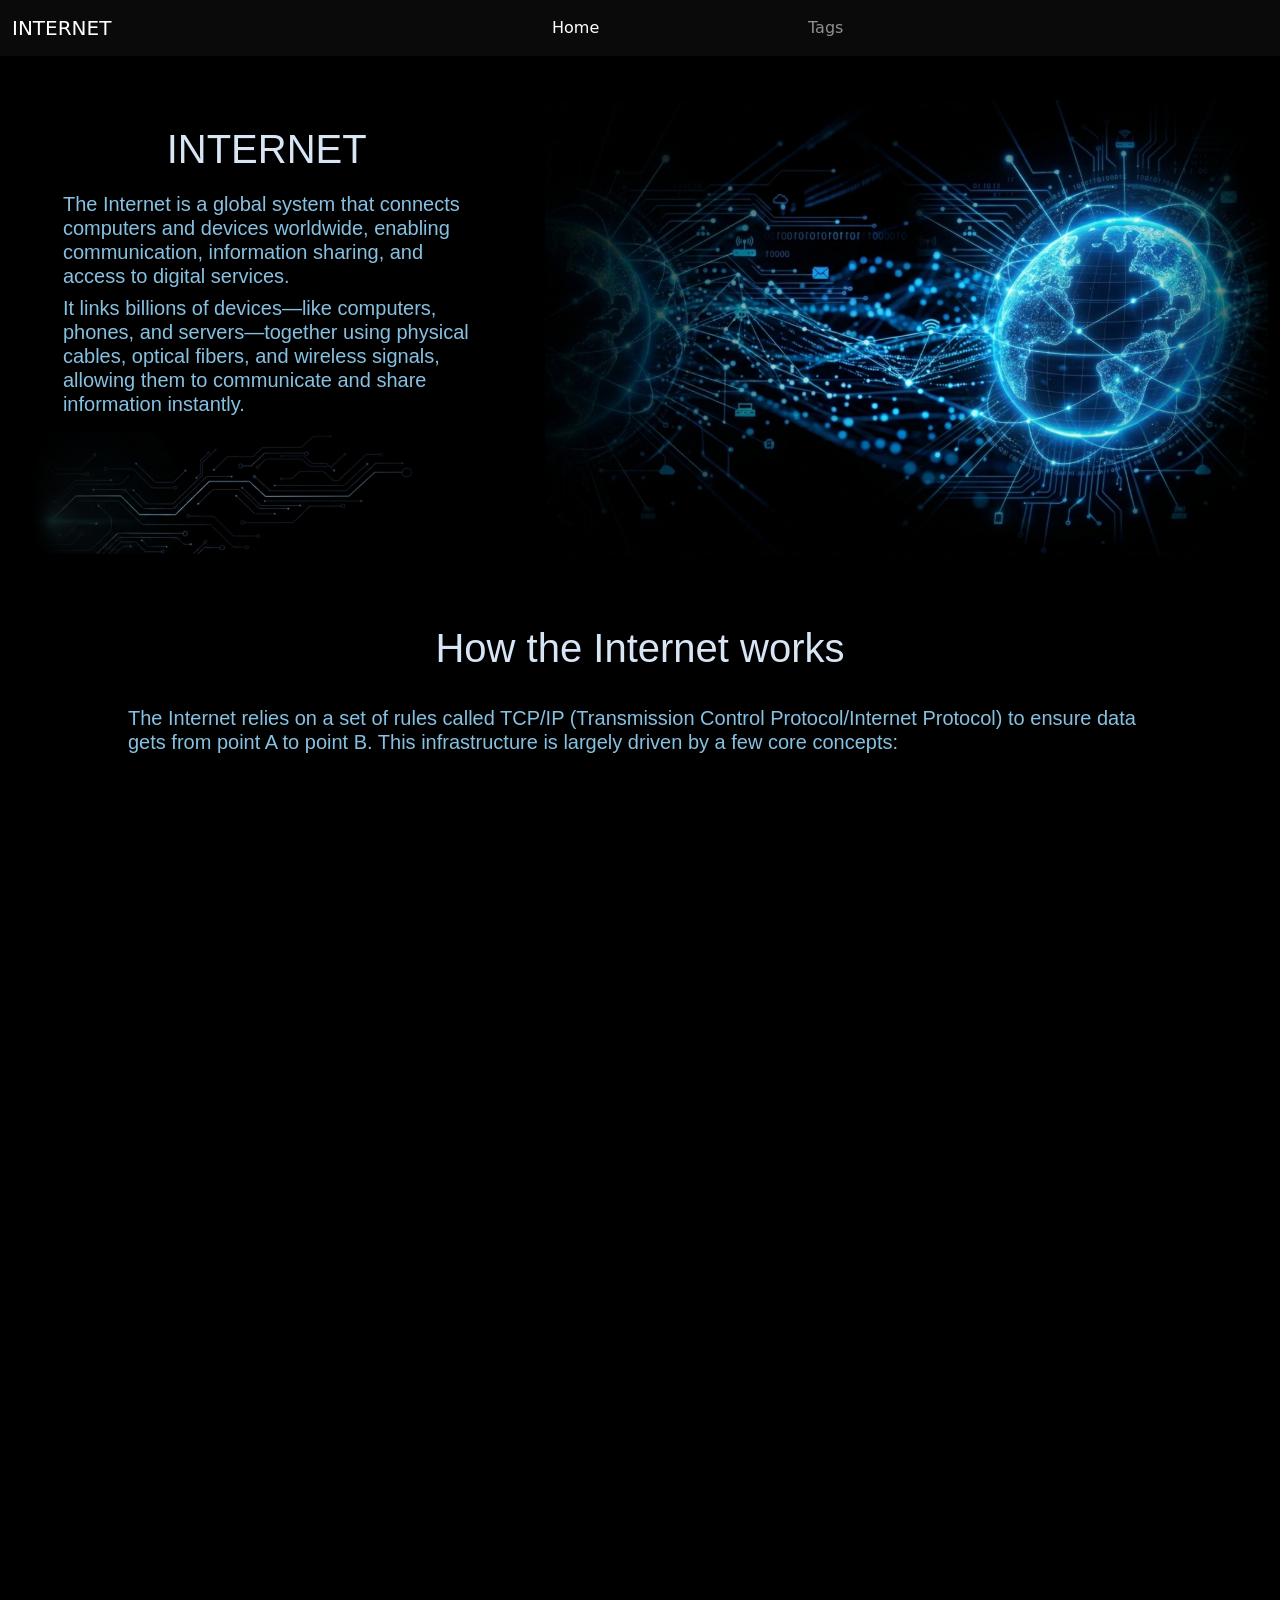
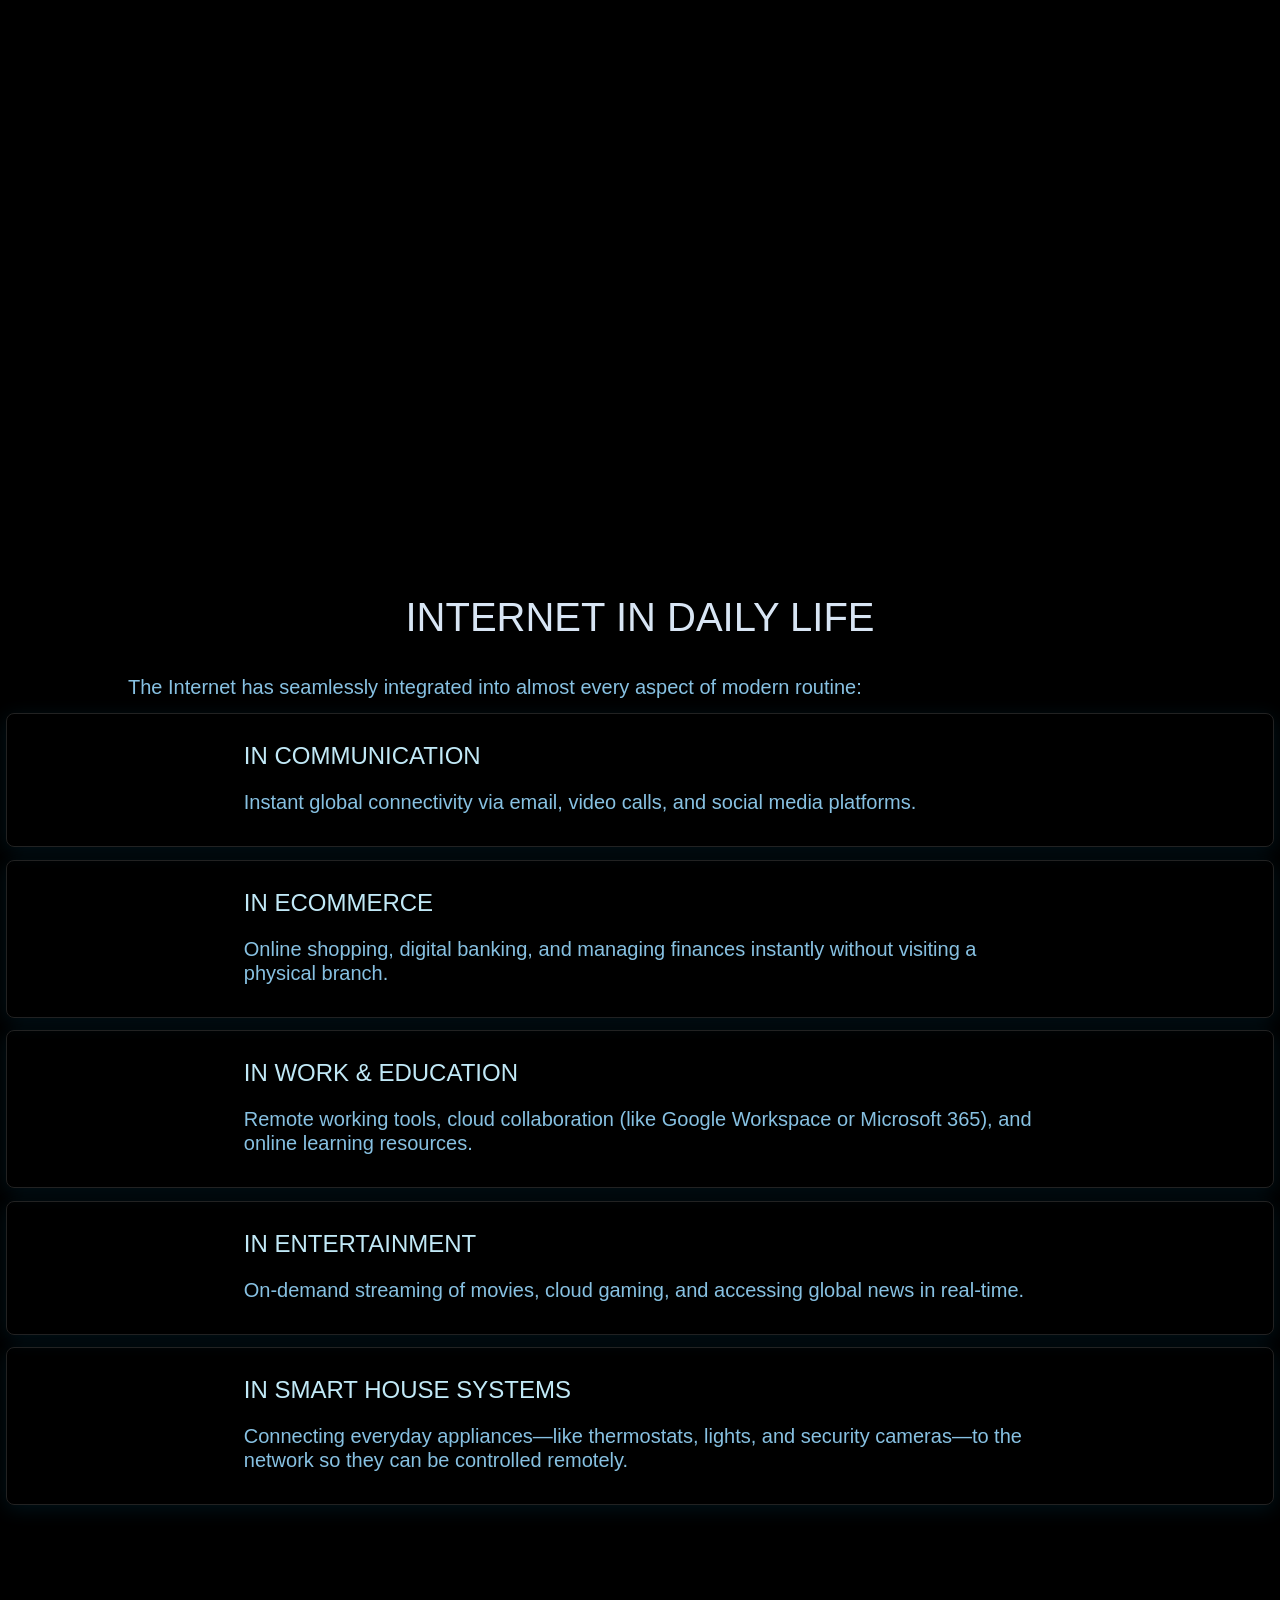
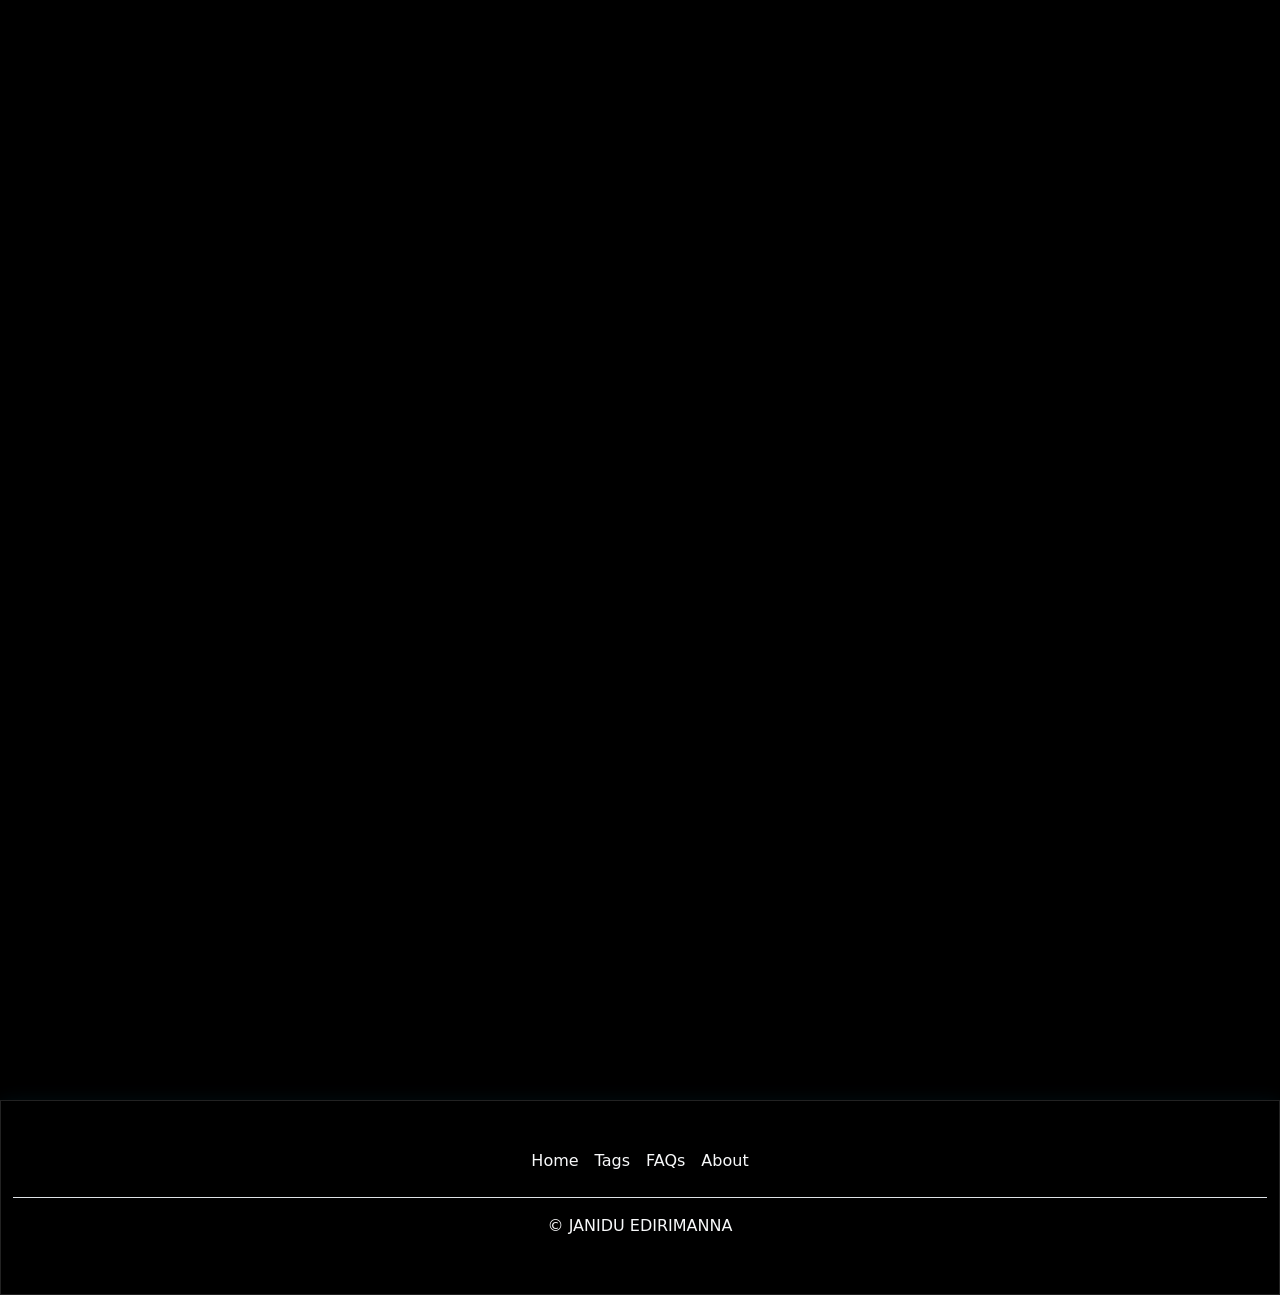
==== commit f972ec63: "FOOTER" ====
--- a/index.html
+++ b/index.html
@@ -9,10 +9,10 @@
     <link rel="stylesheet" href="css/style.css">
 </head>
 <body>
-  
+
     <nav class="navbar navbar-expand-lg navbar-dark my-custom-nav fixed-top">
     <div class="container-fluid">
-        <a class="navbar-brand" href="#">Navbar</a>
+        <a class="navbar-brand" href="#">INTERNET</a>
         <button class="navbar-toggler" type="button" data-bs-toggle="collapse" data-bs-target="#navbarNav" aria-controls="navbarNav" aria-expanded="false" aria-label="Toggle navigation">
         <span class="navbar-toggler-icon"></span>
         </button>
@@ -371,12 +371,11 @@
   <footer class="py-3 my-4">
     <ul class="nav justify-content-center border-bottom pb-3 mb-3">
       <li class="nav-item"><a href="#" class="nav-link px-2 text-light">Home</a></li>
-      <li class="nav-item"><a href="#" class="nav-link px-2 text-light">Features</a></li>
-      <li class="nav-item"><a href="#" class="nav-link px-2 text-light">Pricing</a></li>
+      <li class="nav-item"><a href="tags.html" class="nav-link px-2 text-light">Tags</a></li>
       <li class="nav-item"><a href="#" class="nav-link px-2 text-light">FAQs</a></li>
       <li class="nav-item"><a href="#" class="nav-link px-2 text-light">About</a></li>
     </ul>
-    <p class="text-center text-light">© 2021 Company, Inc</p>
+    <p class="text-center text-light">© JANIDU EDIRIMANNA</p>
   </footer>
 </div>
 
